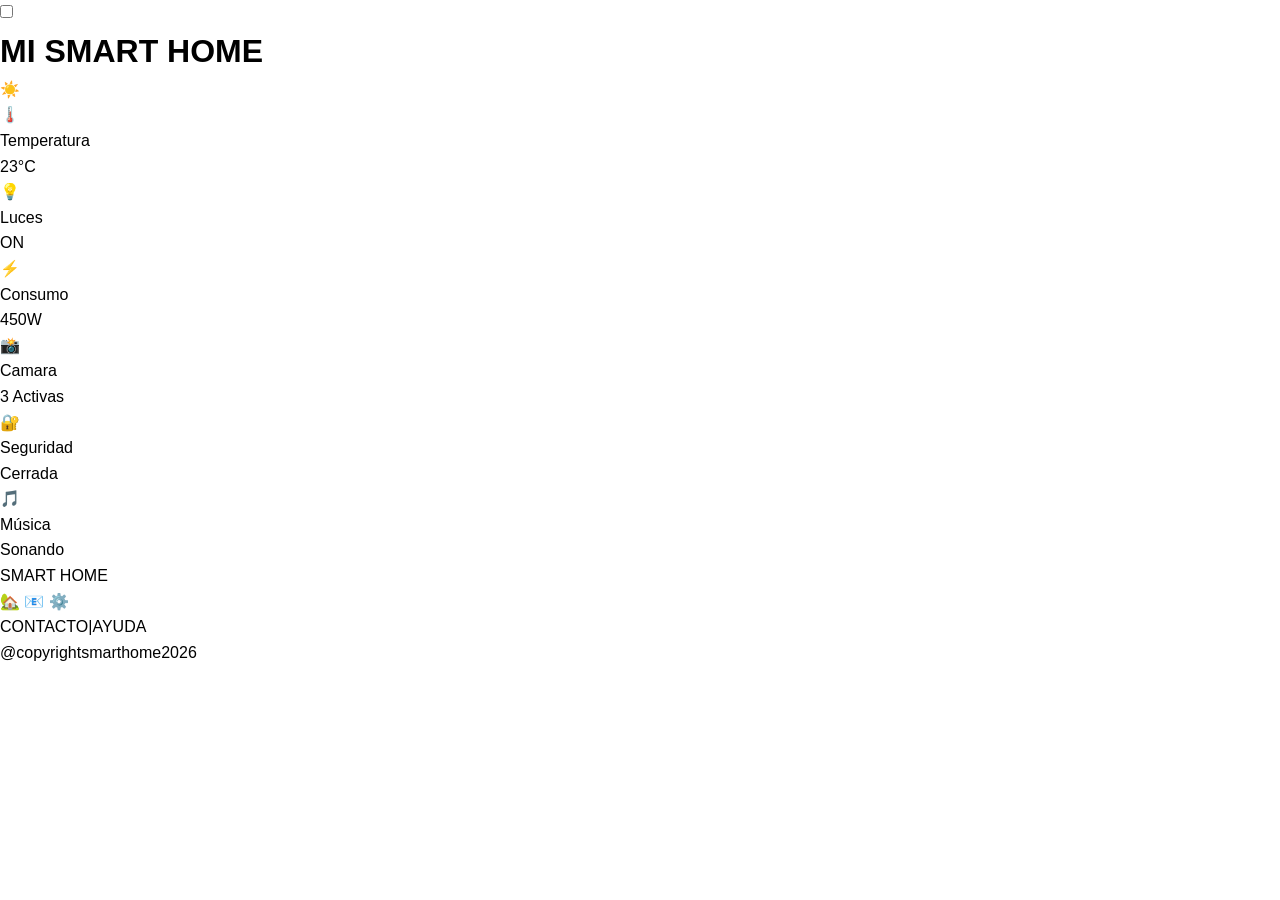
==== HTML/index.html @ 49b9aa86 "Se ha renombrado el nombre del html" ====
<!DOCTYPE html>
<html lang="en">
<head>
    <meta charset="UTF-8">
    <meta name="viewport" content="width=device-width, initial-scale=1.0">
    <title>SMART HOME</title>
    <link rel="stylesheet" href="/CSS/smartHome.css">   
    <style>
    .grid-container{  /* Conteiner grid para la colocación de elementos  en filas y columnas*/
        display: grid;

    }
    </style>
</head>
<body>
    <input type="checkbox" id="theme" class=" theme-input">

        <!-- HEADER--->
       <header class="header">  
        <h1 class="header-title">MI SMART HOME</h1>
        <label for="theme-toggle" class="theme-toggle">
            <span class="theme-icon">☀️</span>
        </label>
       </header> 

       <main class="dashboard"> <!--Definimos el contenido principal que tendrá nuestra pagina-->
        <!---widget de  temperatura-->
        <div class="content-widget">
            <span class="icon">🌡️</span>
            <p class="widget__label"> Temperatura</p>
            <p class="widget_value"> 23°C</p>            
        </div>
        <!--Widget controlador de luces --->
        <div class="content-widget">
          <span class="icon">💡</span>  
            <p class="widget__label"> Luces</p>
            <p class="widget_value">ON</p>
        </div>
        <!--Widget informante del consumo total--->
        <div class="content-widget">
           <span class="icon">⚡</span>     
            <p class="widget__label">Consumo</p>
            <p class="widget_value">450W</p>
        </div>
        <!---Widget de vigilancia-->
        <div class="content-widget">
           <span class="icon">📸</span>     
            <p class="widget__label">Camara</p>
            <p class="widget_value">3 Activas</p>           
        </div>
        <!---Widget vigilante de seguridad--->
        <div class="content-widget">
            <span class="icon">🔐</span>     
            <p class="widget__label">Seguridad</p>
            <p class="widget_value">Cerrada</p>     
        </div>
        <!--Widget controlador principal de música--->
        <div class="content-widget">
            <span class="icon">🎵</span>     
            <p class="widget__label">Música</p>
            <p class="widget_value">Sonando</p>   
        </div>
       </main>

       <!---FOOTER --->
    <footer class="footer-principal">
        <p class="footer-title"> SMART HOME</p>
        <div class="icons-footer">
         <span>🏡</span>
         <span>📧</span>
         <span>⚙️</span>    
        </div>
        <p class="links"> CONTACTO|AYUDA</p>
        <p class="copyright"> @copyrightsmarthome2026</p>
    </footer>

</body>
</html>
---- CSS/smartHome.css ----
.contenedor{min-width: 100%;}


*{
  margin: 0;
  padding: 0;
  box-sizing: border-box;
}
html{
  font-size: 100%;
}
body{
  font-family: 'arial',sans-serif;
  line-height: 1.6;
  overflow-x: hidden;
}
/*
<=========================>
DECLARACIÓN DE VARIABLES.
<=========================>
*/
:root{
/*VARIABLES  MODO CLARO*/
--colorbg:#E3E3E3;





}

@media(min-width:768px){
    .contenedor{width: 50%;}
}
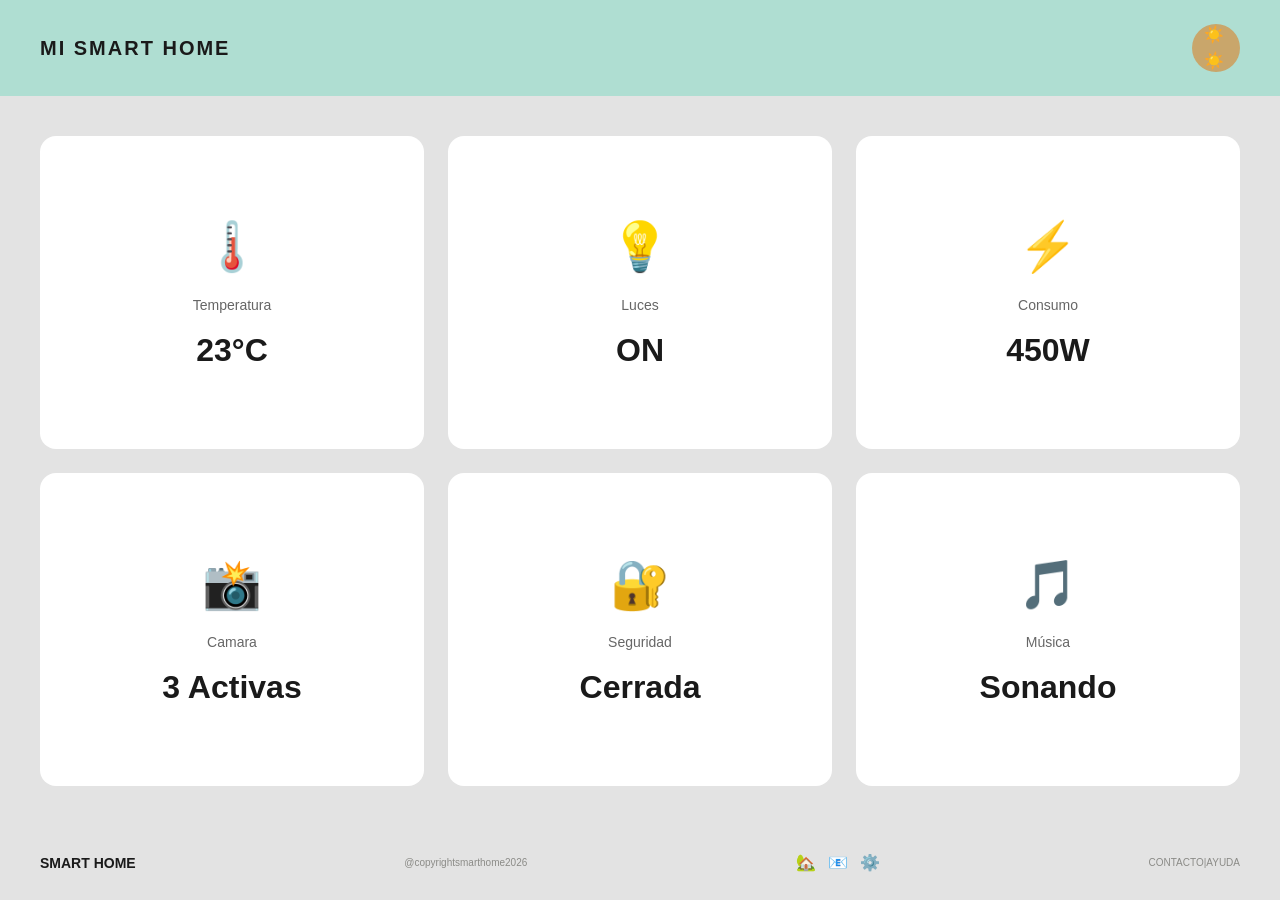
==== commit da7c0d0a: "Se ha terminado las media querys" ====
--- a/HTML/index.html
+++ b/HTML/index.html
@@ -63,7 +63,7 @@
        </main>
 
        <!---FOOTER --->
-    <footer class="footer-principal">
+    <footer class="footer">
         <p class="footer-title"> SMART HOME</p>
         <div class="icons-footer">
          <span>🏡</span>
--- a/CSS/smartHome.css
+++ b/CSS/smartHome.css
@@ -10,9 +10,18 @@
   font-size: 100%;
 }
 body{
+  background-color: var(--bgPrimary);
+  color:var(--textPrimary);
+  min-height: 100vh;
+  display: flex;
+  flex-direction: column;
   font-family: 'arial',sans-serif;
   line-height: 1.6;
   overflow-x: hidden;
+  transition: background-color 0.3s ease,color 0.3s ease ;
+}
+.theme-input{
+  display: none;
 }
 /*
 <=========================>
@@ -21,16 +30,263 @@
 */
 :root{
 /*VARIABLES  MODO CLARO*/
---colorbg:#E3E3E3;
-
-
-
-
-
-}
-
-@media(min-width:768px){
-    .contenedor{width: 50%;}
-}
-
-
+--colorBg:#E3E3E3;
+--colorSurface:#AFDED2;
+--colorBorder:#8B8B87;
+--colorAccent: #C9A66B;
+--colorAccent1: #F2B880;
+--colorWidget:#FFFFFF;
+/* MODO OSCURO*/
+--colorBgNight:#1E3A5F;
+--colorsSurfaceNigth:#2E5984;
+--colorAccentNight:#6DA3D6;
+--colorNight:#0D1F3C;
+--colorNightBright:#87CEEB;
+
+/*COLOR DE  TEXTO*/
+--colorTextDark:#1a1a1a;
+--colorTextGray:#666666;
+--colorTextGrayLight:#8B8B87;
+--colorTextLigth:#f5f5f5;
+--colorTextNight: #B0C4DE;
+
+/*DECLARACIÓN DE VARIABLES CONTENEDORA DE VARIABLES CROMÁTICA*/
+--bgPrimary:var(--colorBg);
+--bgHeader:var(--colorSurface);
+--bgWidget:var(--colorWidget);
+
+
+--textPrimary:var(--colorTextDark);
+--textSecondary:var(--colorTextGray);
+--texTertiary:var(--colorTextGrayLight);
+
+
+--accentPrimary:var(--colorAccent);
+--accentSecundary:var(--colorAccent1);
+
+
+--colorBorder:var(--colorBorder);
+--colorShadow:rgba(139,139,135,0.2);
+
+
+
+/*DECLARACIÓN DE VARIABLES DE TAMAÑO Y ESPACIADO*/
+
+--xSpacing:0.5rem;
+--smSpacing:1rem;
+--mdSpacing:1.5rem;
+--lgSpacing:2rem;
+--xlSpacing:2.5rem;
+
+
+
+--fontSizeXs:0.625rem;
+--smFontSize:0.875rem;
+--baseFontSize:1rem;
+--lgFontSize:1.25rem;
+--xlFontSize:2rem;
+--iconSize:2.5rem;
+
+--smBorderRadius:1rem;
+--mdBorderRadius:1.5rem;
+/*DECLARACION DE VARIABLES GRID Y ANCHO */
+--widgetMinWidget:18.75rem;
+--containerMaxWidget:90rem;
+}
+body:has(#theme-toggle:checked){
+--bgPrimaryNight:var(--colorBgNight);
+--bgHeaderNight:var(--colorNight);
+--bgWidgetNight:var(--colorsSurfaceNigth);
+--bgFooterNight:var(--colorNight);
+
+--textPrimaryNight:var(--colorTextLigth);
+--textSecondaryNight:var(--colorTextGray);
+--textTertiaryNight:var(--colorTextGray);
+
+--accentPrimaryNight:var(--colorNightBright);
+--accentSecondaryNight:var(--colorAccentNight);
+
+
+--borderColorNight:var(--colorAccentNight);
+--shadowColor:rgba(13,31,60,0.4);
+
+}
+.header{
+  background-color: var(--bgHeader);
+  padding: var(--smSpacing) var(--smSpacing);
+  display: flex;
+  justify-content: space-between;
+  align-items: center;
+  transition: background-color 0.3 ease;
+}
+.header-title{
+  font-size: var(--smFontSize);
+  color: var(--textPrimary);
+  font-weight: bold;
+  letter-spacing: 0.1em;
+  text-transform: uppercase;
+}
+
+.theme-toggle{
+  background-color: var(--accentPrimary);
+  border: none;
+  padding: 0.75em;
+  border-radius: 50%;
+  cursor: pointer;
+  display: flex;
+  align-items: center;
+  justify-content: center;
+  transition: all 0.3s ease;
+  width: 3em;
+  height: 3em;
+}
+.theme-toggle:hover{
+  transform: scale(1.1);
+}
+.theme-icon{
+  font-size: var(--baseFontSize);
+}
+.theme-icon::before{
+  content: '☀️';
+}
+body:has(#theme-toggle:checked).theme-icon::before{
+  content: '🌙';
+}
+
+.dashboard{
+  flex: 1;
+  padding: var(--smSpacing);
+
+  display: grid;
+  grid-template-columns: repeat(auto-fill,minmax(var(--widgetMinWidget),1fr));
+  gap: var(--smSpacing);
+  max-width: 100%;
+}
+
+.content-widget{
+background-color: var(--bgWidget);
+border-radius: var(--smBorderRadius);
+padding: 1.25em;
+
+
+display: flex;
+flex-direction: column;
+align-items: center;
+justify-content: center;
+gap: 0.5em;
+
+
+box-shadow: 0 0.25rem 0.75rem var(--shadowColor);
+transition: all 0.3s ease;
+min-width: 8.75rem;
+}
+.content-widget:hover{
+  transform: translateY(-0.25rem);
+  box-shadow: 0 0.5rem 1rem var(--shadowColor);
+}
+
+.icon{
+  font-size: var(--iconSize);
+  color: var(--accentPrimary);
+  transition: color 0.3s ease;
+}
+.widget__label{
+  font-size: var(--smFontSize);
+  color: var(--textSecondary);
+  text-align: center;
+  font-weight: 400;
+}
+.widget_value{
+  font-size: var(--xlFontSize);
+  color: var(--textPrimary);
+  font-weight: bold;
+  text-align: center;
+}
+
+/*
+=====================|
+    FOOTER           |
+=====================|
+*/
+.footer{
+  background-color: var(--bgFooterNight);
+  padding: var(--smSpacing) var(--smSpacing);
+
+  display: flex;
+  flex-direction: column;
+  align-items: center;
+  font-weight: 0.5rem;
+
+
+  transition: background-color 0.3s ease;
+}
+
+.footer-title{
+  font-size: var(--smFontSize);
+  color: var(--textPrimary);
+  font-weight: bold;
+}
+
+.icons-footer{
+  display: flex;
+  gap: 0.75rem;
+  font-size: var(--baseFontSize);
+  color: var(--textSecondary);
+}
+
+.links{
+  font-size: var(--fontSizeXs);
+  color: var(--texTertiary);
+}
+
+.copyright{
+  font-size: var(--fontSizeXs);
+  color: var(--texTertiary);
+}
+
+@media(min-width:64rem){
+  .dashboard{
+    max-width: var(--containerMaxWidget);
+    margin: 0;
+    padding: var(--xlSpacing);
+  }
+  .content-widget{
+    padding: 1.5em;
+    min-height: 10rem;
+  }
+
+  .icon{
+    font-size: 3rem;
+  }
+}
+
+@media(min-width:48rem){
+  .header{
+    padding: var(--mdSpacing) var(--xlSpacing);
+  }
+  .header-title{
+    font-size: var(--lgFontSize);
+  }
+  .dashboard{
+    padding: var(--xlSpacing);
+    gap: var(--mdSpacing);
+  }
+  .content-widget{
+    min-height: 10rem;
+  }
+  .footer{
+    flex-direction: row;
+    justify-content: space-between;
+    padding: var(--mdSpacing) var(--xlSpacing);
+  }
+
+  .icons-footer{
+    order: 2;
+  }
+  .links{
+    order: 3;
+  }
+
+}
+
+
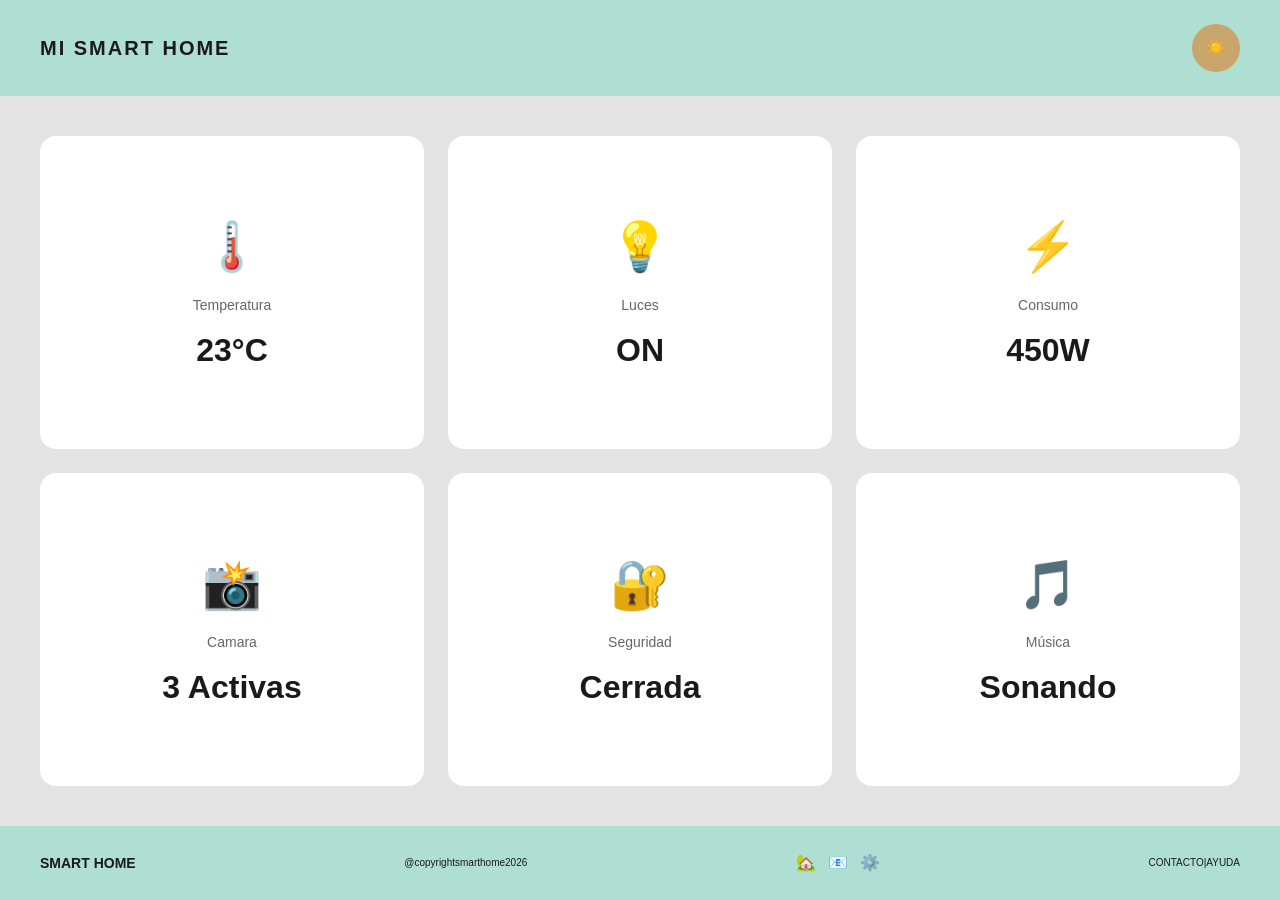
==== commit 259d80e3: "Se han corregido errores" ====
--- a/HTML/index.html
+++ b/HTML/index.html
@@ -13,13 +13,13 @@
     </style>
 </head>
 <body>
-    <input type="checkbox" id="theme" class=" theme-input">
+    <input type="checkbox" id="theme-toggle" class=" theme-input">
 
         <!-- HEADER--->
        <header class="header">  
         <h1 class="header-title">MI SMART HOME</h1>
         <label for="theme-toggle" class="theme-toggle">
-            <span class="theme-icon">☀️</span>
+            <span class="theme-icon"></span>
         </label>
        </header> 
 
--- a/CSS/smartHome.css
+++ b/CSS/smartHome.css
@@ -38,7 +38,7 @@
 --colorWidget:#FFFFFF;
 /* MODO OSCURO*/
 --colorBgNight:#1E3A5F;
---colorsSurfaceNigth:#2E5984;
+--colorSurfaceNight:#2E5984;
 --colorAccentNight:#6DA3D6;
 --colorNight:#0D1F3C;
 --colorNightBright:#87CEEB;
@@ -46,7 +46,7 @@
 /*COLOR DE  TEXTO*/
 --colorTextDark:#1a1a1a;
 --colorTextGray:#666666;
---colorTextGrayLight:#8B8B87;
+--colorTextGrayLigth:#8B8B87;
 --colorTextLigth:#f5f5f5;
 --colorTextNight: #B0C4DE;
 
@@ -54,7 +54,7 @@
 --bgPrimary:var(--colorBg);
 --bgHeader:var(--colorSurface);
 --bgWidget:var(--colorWidget);
-
+--bgfooter:var(--colorSurface);
 
 --textPrimary:var(--colorTextDark);
 --textSecondary:var(--colorTextGray);
@@ -94,20 +94,20 @@
 --containerMaxWidget:90rem;
 }
 body:has(#theme-toggle:checked){
---bgPrimaryNight:var(--colorBgNight);
---bgHeaderNight:var(--colorNight);
---bgWidgetNight:var(--colorsSurfaceNigth);
---bgFooterNight:var(--colorNight);
-
---textPrimaryNight:var(--colorTextLigth);
---textSecondaryNight:var(--colorTextGray);
---textTertiaryNight:var(--colorTextGray);
-
---accentPrimaryNight:var(--colorNightBright);
---accentSecondaryNight:var(--colorAccentNight);
-
-
---borderColorNight:var(--colorAccentNight);
+--bgPrimary:var(--colorBgNight);
+--bgHeader:var(--colorNight);
+--bgWidget:var(--colorSurfaceNight);
+--bgFooter:var(--colorNight);
+
+--textPrimary:var(--colorTextLigth);
+--textSecondary:var(--colorTextGray);
+--textTertiary:var(--colorTextGray);
+
+--accentPrimary:var(--colorNightBright);
+--accentSecondary:var(--colorAccentNight);
+
+
+--borderColor:var(--colorAccentNight);
 --shadowColor:rgba(13,31,60,0.4);
 
 }
@@ -147,9 +147,10 @@
   font-size: var(--baseFontSize);
 }
 .theme-icon::before{
+
   content: '☀️';
 }
-body:has(#theme-toggle:checked).theme-icon::before{
+body:has(#theme-toggle:checked) .theme-icon::before{
   content: '🌙';
 }
 
@@ -178,7 +179,7 @@
 
 box-shadow: 0 0.25rem 0.75rem var(--shadowColor);
 transition: all 0.3s ease;
-min-width: 8.75rem;
+min-height: 8.75rem;
 }
 .content-widget:hover{
   transform: translateY(-0.25rem);
@@ -209,14 +210,13 @@
 =====================|
 */
 .footer{
-  background-color: var(--bgFooterNight);
+  background-color: var(--bgfooter);
   padding: var(--smSpacing) var(--smSpacing);
 
   display: flex;
   flex-direction: column;
   align-items: center;
-  font-weight: 0.5rem;
-
+  gap: 0.5rem;
 
   transition: background-color 0.3s ease;
 }
@@ -289,4 +289,17 @@
 
 }
 
-
+@media(min-width:90rem){
+.header{
+  max-width: var(--containerMaxWidget);
+  margin: 0 auto;
+  width: 100%;
+}
+.footer{
+  max-width: var(--containerMaxWidget);
+  margin: 0 auto;
+  width: 100%;
+}
+}
+
+
